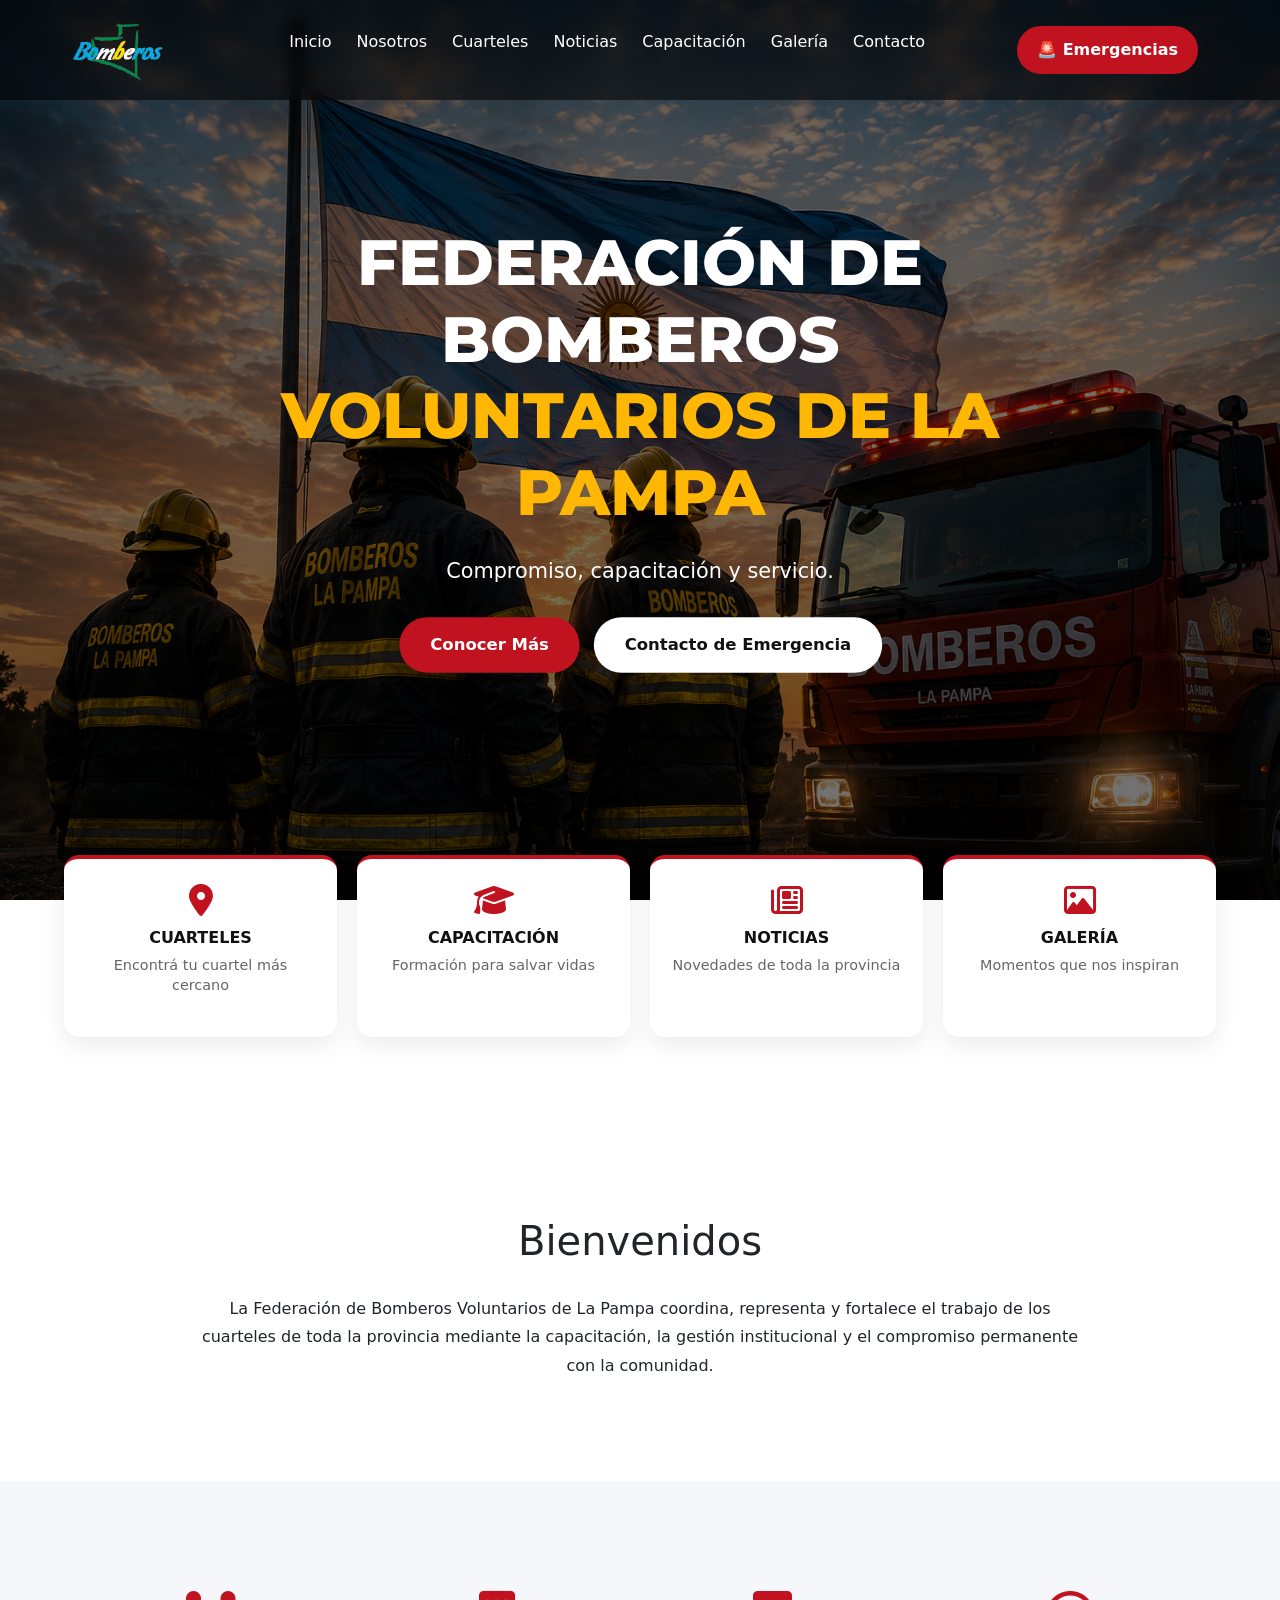
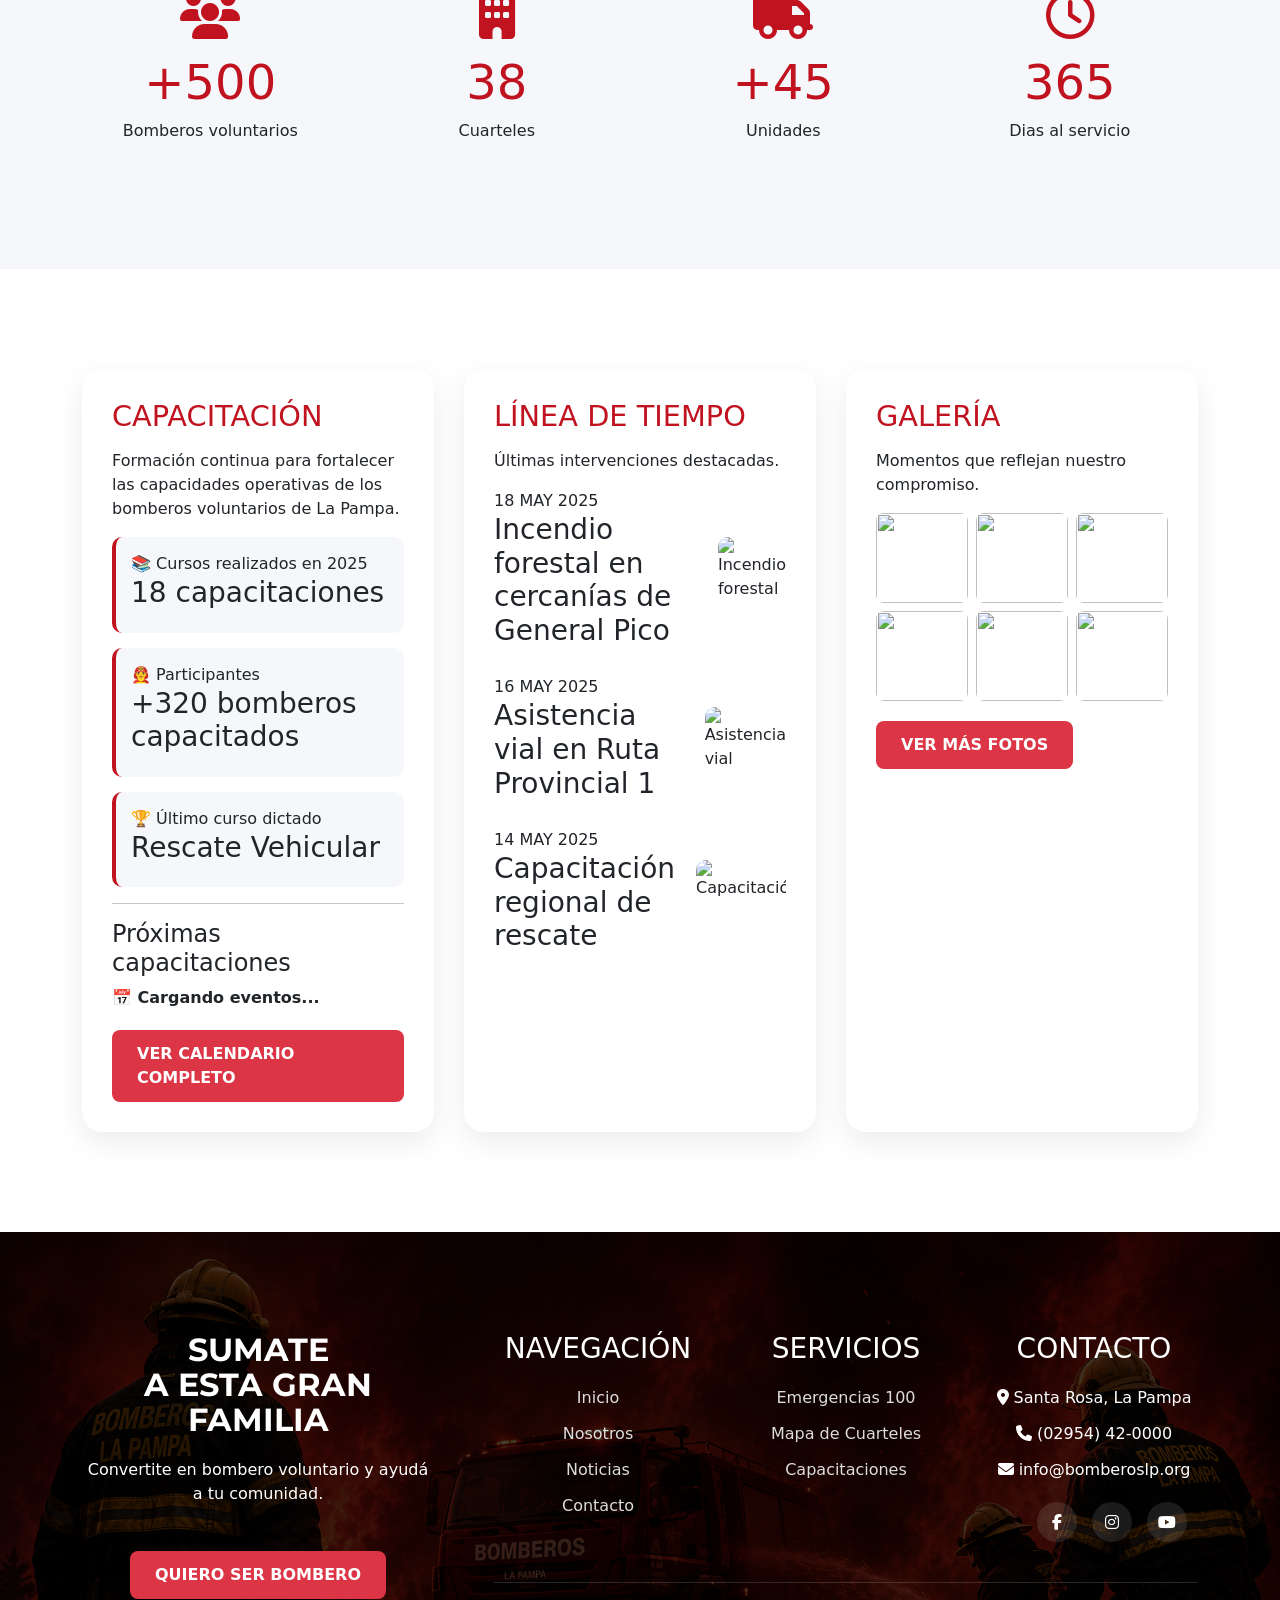
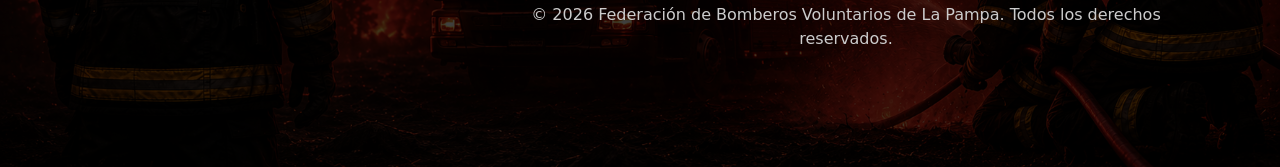
==== index.html @ a5408ed2 "Nueva Carpeta" ====
<!DOCTYPE html>
<html lang="es">
    <head>
        <meta charset="UTF-8">
        <meta name="viewport" content="width=device-width, initial-scale=1.0">

        <title>Federación de Bomberos Voluntarios de La Pampa</title>

        <link rel="stylesheet" href="css/style.css">
        <link rel="stylesheet" href="css/pages/cuarteles.css">
        <link rel="stylesheet" href="css/pages/capacitacion-home.css">
        <link rel="stylesheet" href="css/pages/responsive.css">

        <link href="https://fonts.googleapis.com/css2?family=Montserrat:wght@400;600;700;800&family=Poppins:wght@300;400;500;600&display=swap" rel="stylesheet">

        <link href="https://cdn.jsdelivr.net/npm/bootstrap@5.3.7/dist/css/bootstrap.min.css" rel="stylesheet">
        <link rel="stylesheet" href="https://cdnjs.cloudflare.com/ajax/libs/font-awesome/6.7.2/css/all.min.css">
    </head>
    <body>
        <div id="navbar-container"></div>

        <section class="hero">
            <div class="overlay"></div>
            <div class="hero-content">
                <h1>
                    FEDERACIÓN DE BOMBEROS
                    <span>VOLUNTARIOS DE LA PAMPA</span>
                </h1>

                <p>Compromiso, capacitación y servicio.</p>

                <div class="hero-botones">
                    <a href="nosotros.html" class="btn-principal">Conocer Más</a>
                    <a href="#" class="btn-secundario">Contacto de Emergencia</a>
                </div>
            </div>
        </section>

        <section class="accesos-rapidos">
            <div class="acceso-item">
                <a href="pages/cuarteles.html">
                    <i class="fa-solid fa-location-dot"></i>
                    <h3>CUARTELES</h3>
                    <p>Encontrá tu cuartel más cercano</p>
                </a>
            </div>

            <div class="acceso-item">
                <a href="pages/capacitacion.html">
                    <i class="fa-solid fa-graduation-cap"></i>
                    <h3>CAPACITACIÓN</h3>
                    <p>Formación para salvar vidas</p>
                </a>
            </div>

            <div class="acceso-item">
                <a href="noticias.html">
                    <i class="fa-regular fa-newspaper"></i>
                    <h3>NOTICIAS</h3>
                    <p>Novedades de toda la provincia</p>
                </a>
            </div>

            <div class="acceso-item">
                <a href="galeria.html">
                    <i class="fa-regular fa-image"></i>
                    <h3>GALERÍA</h3>
                    <p>Momentos que nos inspiran</p>
                </a>
            </div>
        </section>


        <section class="institucional">
            <div class="container">
                <h2>Bienvenidos</h2>
                <p>
                    La Federación de Bomberos Voluntarios de La Pampa
                    coordina, representa y fortalece el trabajo de los
                    cuarteles de toda la provincia mediante la capacitación,
                    la gestión institucional y el compromiso permanente
                    con la comunidad.
                </p>
            </div>
        </section>

        <section class="estadisticas">
            <div class="container stats-grid">
                <div class="stat">
                    <i class="fa-solid fa-users"></i>
                    <h3>+500</h3>
                    <p>Bomberos voluntarios</p>
                </div>

                <div class="stat">
                    <i class="fa-solid fa-building"></i>
                    <h3>38</h3>
                    <p>Cuarteles</p>
                </div>

                <div class="stat">
                    <i class="fa-solid fa-truck"></i>
                    <h3>+45</h3>
                    <p>Unidades</p>
                </div>

                <div class="stat">
                    <i class="fa-regular fa-clock"></i>
                    <h3>365</h3>
                    <p>Dias al servicio</p>
                </div>
            </div>
        </section>

        <!-- INFORMACION -->
        <section class="informacion">
            <div class="container">
                <div class="info-grid">
                    <!-- CAPACITACION -->
                    <div class="info-box">
                        <h2>CAPACITACIÓN</h2>
                        <p>
                            Formación continua para fortalecer las capacidades
                            operativas de los bomberos voluntarios de La Pampa.
                        </p>

                        <div class="capacitacion-home">
                            <div class="cap-item">
                                <span>📚 Cursos realizados en 2025</span>
                                <h3>18 capacitaciones</h3>
                            </div>

                            <div class="cap-item">
                                <span>👨‍🚒 Participantes</span>
                                <h3>+320 bomberos capacitados</h3>
                            </div>

                            <div class="cap-item">
                                <span>🏆 Último curso dictado</span>
                                <h3>Rescate Vehicular</h3>
                            </div>
                        </div>
                        <hr>
                        <h4 class="proximas-cap-title">Próximas capacitaciones</h4>

                        <div id="proximas-capacitaciones">
                            <div class="proxima-cap">
                                <strong>📅 Cargando eventos...</strong>
                            </div>
                        </div>
                        <a href="/pages/capacitacion.html" class="btn-rojo">VER CALENDARIO COMPLETO</a>
                    </div>

                    <!-- LINEA DE TIEMPO -->
                    <div class="info-box">
                        <h2>LÍNEA DE TIEMPO</h2>
                        <p>Últimas intervenciones destacadas.</p>

                        <div class="timeline-item">
                            <div class="timeline-texto">
                                <span>18 MAY 2025</span>
                                <h3>Incendio forestal en cercanías de General Pico</h3>
                            </div>
                            <img src="img/timeline/noticia1.jpg" alt="Incendio forestal">
                        </div>

                        <div class="timeline-item">
                            <div class="timeline-texto">
                                <span>16 MAY 2025</span>
                                <h3>Asistencia vial en Ruta Provincial 1</h3>
                            </div>
                            <img src="img/timeline/noticia2.jpg" alt="Asistencia vial">
                        </div>

                        <div class="timeline-item">
                            <div class="timeline-texto">
                                <span>14 MAY 2025</span>
                                <h3>Capacitación regional de rescate</h3>
                            </div>
                            <img src="img/timeline/noticia3.jpg" alt="Capacitación">
                        </div>
                    </div>

                    <!-- GALERIA -->
                    <div class="info-box">
                        <h2>GALERÍA</h2>
                        <p>Momentos que reflejan nuestro compromiso.</p>
                        <div class="galeria-grid">
                            <img src="img/galeria/galeria1.jpg" alt="">
                            <img src="img/galeria/galeria2.jpg" alt="">
                            <img src="img/galeria/galeria3.jpg" alt="">
                            <img src="img/galeria/galeria4.jpg" alt="">
                            <img src="img/galeria/galeria5.jpg" alt="">
                            <img src="img/galeria/galeria6.jpg" alt="">
                        </div>
                        <a href="galeria.html" class="btn-rojo">VER MÁS FOTOS</a>
                    </div>
                </div>
            </div>
        </section>

        <div id="footer-container"></div>

        <!-- Bootstrap -->
        <script src="https://cdn.jsdelivr.net/npm/bootstrap@5.3.7/dist/js/bootstrap.bundle.min.js"></script>
        <!-- APP -->
        <script src="js/app.js"></script>
        <!-- CAPACITACIONES -->
        <script src="js/capacitaciones-home.js"></script>
        <!-- LEAFLET -->
        <script src="https://unpkg.com/leaflet/dist/leaflet.js"></script>
        <!-- MINI MAPA -->
        <script src="js/mini-mapa.js"></script>
    </body>
</html>
---- css/style.css ----
*{
    margin:0;
    padding:0;
    box-sizing:border-box;
}

html{
    scroll-behavior:smooth;
}

body{
    font-family:'Poppins',sans-serif;
    color:#222;
}

.container{
    width:90%;
    max-width:1300px;
    margin:auto;
}

.header{
    position:fixed;
    top:0;
    width:100%;
    z-index:1000;
    background:rgba(0,0,0,.55);
    backdrop-filter:blur(8px);
}

.nav{
    display:flex;
    justify-content:space-between;
    align-items:center;
    padding:15px 0;
}

.logo img{
    height:70px;
}

.menu{
    display:flex;
    gap:25px;
    list-style:none;
}

.menu a{
    color:#fff;
    text-decoration:none;
    font-weight:500;
    position:relative;
    transition:all .3s ease;
}

.menu a:hover{
    color:#c1121f;
}

.menu a::after{
    content:'';
    position:absolute;
    left:0;
    bottom:-5px;
    width:0;
    height:2px;
    background:#c1121f;
    transition:.3s ease;
}

.menu a:hover::after{
    width:100%;
}


.btn-emergencia{
    background:#c1121f;
    color:#fff;
    padding:12px 20px;
    border-radius:50px;
    text-decoration:none;
    font-weight:600;
}

.hero{
    min-height:100vh;
    background:url('../img/portada.png');
    background-size:cover;
    background-position:center;
    position:relative;
    display:flex;
    align-items:center;
    justify-content:center;
}

.overlay{
    position:absolute;
    inset:0;
    background:rgba(0,0,0,.55);
}

.hero-content{
    position:relative;
    z-index:10;
    text-align:center;
    color:white;
    max-width:900px;
}

.hero h1{
    font-family:'Montserrat',sans-serif;
    font-size:clamp(2rem,5vw,4rem);
    font-weight:800;
}

.hero span{
    display:block;
    color:#ffb703;
}

.hero p{
    margin-top:25px;
    font-size:clamp(.95rem,2vw,1.3rem);
}

.hero-botones{
    margin-top:35px;
    display:flex;
    justify-content:center;
    gap:20px;
}

.btn-principal{
    background:#c1121f;
    color:#fff;
    padding:15px 30px;
    border-radius:50px;
    text-decoration:none;
    font-weight:600;

    transition:all .3s ease;
}

.btn-principal:hover{
    transform:translateY(-4px);
    background:#a50f19;
    box-shadow:0 10px 25px rgba(193,18,31,.35);
}

.btn-principal,
.btn-secundario{
    text-decoration:none;
    padding:15px 30px;
    border-radius:50px;
    font-weight:600;
    transform:translateY(-4px) scale(1.03);
}

.btn-principal{
    background:#c1121f;
    color:white;
}

.btn-secundario{
    background:#fff;
    color:#111;
    padding:15px 30px;
    border-radius:50px;
    text-decoration:none;
    font-weight:600;

    transition:all .3s ease;
}

.btn-secundario:hover{
    transform:translateY(-4px);
    background:#f5f5f5;
    box-shadow:0 10px 25px rgba(255,255,255,.25);
}

.institucional,
.destacados{
    padding:100px 0;
}

.institucional h2,
.destacados h2{
    text-align:center;
    margin-bottom:30px;
    font-size:2.5rem;
}

.institucional p{
    max-width:900px;
    margin:auto;
    text-align:center;
    line-height:1.8;
}

.estadisticas{
    background:#f5f7fa;
    padding:80px 0;
}

.stats-grid{
    display:grid;
    grid-template-columns:repeat(4,1fr);
    gap:30px;
}

.stat{
    text-align:center;
    padding:30px 20px;
    border-radius:15px;
    transition:all .3s ease;
    position:relative;
    overflow:hidden;
}

.stat i{
    font-size: 3rem;
    color: #c1121f;
    margin-bottom: 15px;
    display: block;
}

.stat::after{
    content:'';
    position:absolute;
    bottom:0;
    left:50%;
    width:0;
    height:4px;
    background:#c1121f;

    transition:.3s ease;
    transform:translateX(-50%);
}

.stat:hover{
    transform:translateY(-8px);
    background:#fff;
    box-shadow:0 15px 30px rgba(0,0,0,.10);
}

.stat:hover::after{
    width:80%;
}

.stat h3{
    color:#c1121f;
    font-size:3rem;
    transition:all .3s ease;
}

.stat:hover h3{
    transform:scale(1.1);
}

.cards{
    display:grid;
    grid-template-columns:repeat(3,1fr);
    gap:30px;
}

.card{
    background:white;
    padding:30px;
    border-radius:15px;
    box-shadow:0 5px 20px rgba(0,0,0,.08);
}

.emergencia{
    background:#c1121f;
    color:white;
    text-align:center;
    padding:80px 0;
}

.emergencia h3{
    font-size:5rem;
    margin:15px 0;
}

.footer{
    position:relative;
    background:url('../img/pie.png');
    background-size:cover;
    background-position:center;
    color:white;
}

.footer-overlay{
    position:absolute;
    inset:0;
    background:rgba(0,0,0,.75);
}

.footer-content{
    position:relative;
    z-index:10;
    text-align:center;
    padding:100px 20px;
}

.footer-grid{
    display:grid;
    grid-template-columns:1fr 2fr;
    gap:60px;
}

.footer-cta-box h2{
    font-size:2rem;
    line-height:1.1;
    margin-bottom:20px;
    font-family:'Montserrat',sans-serif;
    font-weight: 700;
}

.footer-cta-box p{
    margin-bottom:25px;
}

.footer-inferior{
    display:grid;
    grid-template-columns:repeat(3,1fr);
    gap:40px;
}

.footer-links h3{
    margin-bottom:20px;
    color:#fff;
}

.footer-links ul{
    list-style:none;
    padding:0;
}

.footer-links li{
    margin-bottom:12px;
}

.footer-links a{
    color:#ddd;
    text-decoration:none;
    transition:.3s;
}

.footer-links a:hover{
    color:#c1121f;
}

.footer-redes{
    margin-top:20px;
    display:flex;
    gap:15px;
    margin-left: 47px;
}

.footer-redes a i{
    color:#fff;
    transition:.3s;
}

.footer-redes a{
    width:40px;
    height:40px;
    border-radius:50%;
    background:rgba(255,255,255,.10);
    display:flex;
    align-items:center;
    justify-content:center;
    color:#fff;
    transition:.3s;
}

.footer-redes a:hover{
    background:#c1121f;
    transform:translateY(-3px);
}

.footer-linea{
    height:1px;
    background:rgba(255,255,255,.15);
    margin:40px 0 20px;
}

.footer-copy{
    text-align:center;
    color:#ccc;
}
/* ACCESOS RAPIDOS */

.accesos-rapidos{
    width:90%;
    max-width:1200px;
    margin:-60px auto 80px;
    position:relative;
    z-index:20;
    margin-top: -45px;
    display:grid;
    grid-template-columns:repeat(4,1fr);
    gap:20px;
}

.acceso-item{
    background:#fff;
    border-radius:15px;
    padding:25px 20px;

    text-align:center;

    border-top:4px solid #c1121f;

    box-shadow:0 8px 25px rgba(0,0,0,.08);

    transition:.3s;
}

.acceso-item:hover{
    transform:translateY(-5px);
    box-shadow:0 15px 35px rgba(0,0,0,.15);
}

.acceso-item i{
    font-size:2rem;
    color:#c1121f;
    margin-bottom:12px;
}

.acceso-item h3{
    font-size:1rem;
    font-weight:700;
    color:#111;
    margin-bottom:8px;
}

.acceso-item p{
    font-size:.9rem;
    color:#666;
    line-height:1.4;
}

.acceso-item a{
    text-decoration:none;
    color:inherit;
}


.informacion{
    padding:100px 0;
    background:#fff;
}

.info-grid{
    display:grid;
    grid-template-columns:repeat(3,1fr);
    gap:30px;
}

.info-box{
    background:#fff;
    border-radius:20px;
    padding:30px;

    box-shadow:0 10px 30px rgba(0,0,0,.08);

    transition:.3s;
}

.info-box:hover{
    transform:translateY(-5px);
}

.info-box h2{
    font-size:1.8rem;
    color:#c1121f;
    margin-bottom:15px;
}

.cap-item{
    background:#f5f7fa;
    border-left:4px solid #c1121f;

    padding:15px;
    margin-bottom:15px;
    border-radius:10px;
}

.timeline-item{
    display:flex;
    gap:15px;
    margin-bottom:20px;
    align-items:center;
}

.timeline-item img{
    width:90px;
    height:70px;
    object-fit:cover;
    border-radius:10px;
}

.galeria-grid{
    display:grid;
    grid-template-columns:repeat(3,1fr);
    gap:8px;
}

.galeria-grid img{
    width:100%;
    height:90px;
    object-fit:cover;
    border-radius:8px;

    transition:.3s;
}

.galeria-grid img:hover{
    transform:scale(1.05);
}

.btn-rojo{
    display:inline-block;
    margin-top:20px;
    background:#c1121f;
    color:#fff;
    padding:12px 20px;
    border-radius:50px;
    text-decoration:none;
    font-weight:600;
    transition:.3s;
}

.btn-rojo:hover{
    background:#a50f19;
    transform:translateY(-3px);
    box-shadow:0 10px 20px rgba(193,18,31,.30);
}
---- css/pages/cuarteles.css ----
*{
    margin:0;
    padding:0;
    box-sizing:border-box;
}

html{
    scroll-behavior:smooth;
}

body{
    font-family:'Poppins',sans-serif;
    color:#222;
    background:#f5f5f5;
}

.container{
    width:90%;
    max-width:1300px;
    margin:auto;
}

/* MAPA CUARTELES */

.mapa-cuarteles{
    padding: 100px 0;
    background-color: #f5f5f5;
}

/* TITULO */
.titulo-seccion{
    text-align: center;
    margin-bottom: 50px;
}

.titulo-seccion h2{
    font-size: 42px;
    font-weight: 900;
    color: #111;
    margin-bottom: 15px;
}

.titulo-seccion p{
    max-width: 700px;
    margin: auto;
    color: #666;
    line-height: 1.8;
}

/* MAPA */
#mapa{
    width: 100%;
    height: 650px;
    border-radius: 15px;
    overflow: hidden;
    box-shadow: 0 10px 30px rgba(0,0,0,.12);
}

/* POPUP MAPA */

.popup-cuartel h3{
    font-size: 18px;
    font-weight: 700;
    margin-bottom: 10px;
    color: #111;
}

.popup-cuartel p{
    margin-bottom: 8px;
    color: #555;
    font-size: 14px;
}

/* BOTON */
.btn-mapa{
    display: inline-block;
    margin-top: 10px;
    background-color: var(--rojo);
    color: #fff;
    text-decoration: none;
    padding: 10px 15px;
    border-radius: 6px;
    font-size: 14px;
    font-weight: 600;
    transition: .3s;
}

.btn-mapa:hover{
    background-color: var(--rojo-hover);
    color: #fff;
}

/* BUSCADOR */

.buscador-cuarteles{
    max-width: 500px;
    margin: 0 auto 40px;
    margin-top: 20px;
}

.buscador-cuarteles input{
    width: 100%;
    padding: 15px 20px;
    border: 1px solid #ddd;
    border-radius: 10px;
    font-size: 16px;
}

/* ESTADISTICAS */

.estadisticas-cuarteles{
    margin-top: 50px;
}

.stat-box{
    background: #fff;
    padding: 30px;
    border-radius: 12px;
    box-shadow: 0 5px 20px rgba(0,0,0,.08);
    height: 100%;
    color:#c1121f;
}

.stat-box i{
    font-size: 40px;
    color: var(--rojo);
    margin-bottom: 15px;
    color:#c1121f;
}

.stat-box h3{
    font-size: 36px;
    font-weight: 900;
    margin-bottom: 10px;
    color:#000000;
}

.stat-box p{
    color: #c1121f;
    margin: 0;
}

/* LISTADO */

.listado-cuarteles{
    padding-top: 80px;
}

.leyenda-zonas{
    display:flex;
    justify-content:center;
    gap:15px;
    flex-wrap:wrap;
    margin-top:25px;
}

.leyenda-zonas span{
    padding:8px 15px;
    border-radius:20px;
    color:#fff;
    font-weight:600;
}

.zona1{ background:#0d6efd; }
.zona2{ background:#198754; }
.zona3{ background:#fd7e14; }
.zona4{ background:#dc3545; }
.zona5{ background:#6f42c1; }
.zona6{ background:#ffc107; color:#111; }

.filtro-zona{
    cursor:pointer;
    transition:.3s;
}

.filtro-zona:hover{
    transform:translateY(-3px);
}

.todas-zonas{
    background:#111;
    color:#fff;
}

.detalle-cuartel{
    margin-top:30px;
    background:#fff;
    padding:30px;
    border-radius:15px;
    box-shadow:0 5px 20px rgba(0,0,0,.08);
}

.detalle-cuartel h3{
    font-size:28px;
    font-weight:700;
    margin-bottom:15px;
}

.detalle-cuartel p{
    color:#666;
    margin-bottom:10px;
}

.detalle-destacado{
    background:#fff;
    border-left:6px solid #dc3545;
    padding:20px;
    border-radius:12px;
    box-shadow:0 4px 15px rgba(0,0,0,.15);
    margin-top:20px;
}

.detalle-destacado h3{
    color:#dc3545;
    margin-bottom:15px;
}

.detalle-destacado h4{
    font-weight:700;
    margin-bottom:10px;
}

.cuartel-card {
    perspective: 1000px;
    height: 220px;
}

.cuartel-inner {
    position: relative;
    width: 100%;
    height: 100%;
    transition: transform 0.7s cubic-bezier(0.4, 0.2, 0.2, 1);
    transform-style: preserve-3d;
}


/* TARJETA NEGRA BASE */
.cuartel-front{
    background: #111;
    color: #fff;
    border-radius: 12px;
    border: 2px solid #222;
}

.cuartel-back{
    background: #111;
    border-radius: 12px;
    color: #fff;
}

/* ICONO */
.cuartel-front i{
    font-size: 32px;
    margin-bottom: 10px;
    color: var(--zona-color);
}

/* TITULO */
.cuartel-front h3{
    font-size: 16px;
    text-align: center;
}

/* ZONA TEXTO */
.cuartel-front p{
    color: var(--zona-color);
    font-weight: 600;
}

/* ACTIVA EL GIRO */
.cuartel-card:hover .cuartel-inner {
    transform: rotateY(180deg);
}

.cuartel-card.active .cuartel-inner {
    transform: rotateY(180deg);
}

/* FRENTE Y DORSO */
.cuartel-front,
.cuartel-back {
    position: absolute;
    width: 100%;
    height: 100%;
    backface-visibility: hidden;
    border-radius: 12px;
    box-shadow: 0 5px 15px rgba(0,0,0,0.1);
    padding: 20px;
    display: flex;
    flex-direction: column;
    justify-content: center;
    align-items: center;
}

/* BACK */
.cuartel-back{
    background: var(--zona-color);
    color: #fff;
    transform: rotateY(180deg);
    text-align: center;
}

/* para que el texto no pierda contraste */
.cuartel-back p,
.cuartel-back h4{
    color: #fff;
}

.cuartel-back p {
    margin: 5px 0;
    font-size: 0.9rem;
}

.btn-mapa{
    margin-top: 10px;
    display: inline-block;
    padding: 8px 12px;
    background: #fff;
    color: var(--zona-color);
    border-radius: 6px;
    text-decoration: none;
    font-weight: 600;
    transition: .3s;

    border: 2px solid transparent;
}

/* HOVER */
.btn-mapa:hover{
    border: 2px solid #000;
    transform: translateY(-2px);
}
---- css/pages/capacitacion-home.css ----
/* HERO INTERNO */
.hero-interno {
    position: relative;
    height: 60vh;
    display: flex;
    align-items: center;
    justify-content: center;
    background: url('/img/portada.png') center/cover no-repeat;
    color: #fff;
}

.hero-interno .overlay {
    position: absolute;
    inset: 0;
    background: rgba(0,0,0,0.55);
}

.hero-interno-content {
    position: relative;
    text-align: center;
    max-width: 800px;
}

.hero-interno-content h1 {
    font-size: 3rem;
    font-weight: 700;
    margin-bottom: 15px;
}

.hero-interno-content p {
    font-size: 1.2rem;
    opacity: 0.9;
}

/* INTRO ESCUELA */
.escuela-intro {
    padding: 80px 0;
    background: #f8f9fa;
}

.escuela-intro .container > div {
    display: flex;
    flex-wrap: wrap;
    align-items: center;
    gap: 40px;
}

.logo-escuela {
    width: 180px;
    display: block;
    margin-bottom: 30px;
}

.escuela-intro h2 {
    font-size: 2rem;
    margin-bottom: 15px;
    font-weight: 700;
}

.escuela-intro p {
    color: #555;
    line-height: 1.6;
    margin-bottom: 15px;
}

/* BOTÓN ROJO GENERAL */
.btn-rojo {
    display: inline-block;
    padding: 12px 25px;
    background: #dc3545;
    color: #fff;
    border-radius: 8px;
    text-decoration: none;
    font-weight: 600;
    transition: 0.3s;
}

.btn-rojo:hover {
    background: #b02a37;
    transform: translateY(-2px);
}

/* CALENDARIO */
.agenda-capacitacion {
    padding: 80px 0;
    background: #fff;
}

.calendario-container {
    margin-top: 30px;
    border-radius: 12px;
    overflow: hidden;
    box-shadow: 0 5px 20px rgba(0,0,0,0.1);
}

.calendario-container iframe {
    width: 100%;
    height: 600px;
    border: none;
}

/* TÍTULOS DE SECCIÓN */
.titulo-seccion {
    text-align: center;
    margin-bottom: 40px;
}

.titulo-seccion h2 {
    font-size: 2.2rem;
    font-weight: 800;
}

.titulo-seccion p {
    color: #666;
}

/* ÁREAS DE FORMACIÓN */
.areas-formacion {
    padding: 80px 0;
    background: #f8f9fa;
}

.area-card {
    background: #fff;
    border-radius: 12px;
    padding: 30px;
    text-align: center;
    transition: 0.3s;
    box-shadow: 0 5px 15px rgba(0,0,0,0.05);
    height: 100%;
}

.area-card i {
    font-size: 2.5rem;
    color: #dc3545;
    margin-bottom: 15px;
}

.area-card h3 {
    font-size: 1.2rem;
    font-weight: 700;
}

.area-card:hover {
    transform: translateY(-5px);
    box-shadow: 0 10px 25px rgba(0,0,0,0.1);
}

/* RESPONSIVE */
@media (max-width: 768px) {

    .hero-interno-content h1 {
        font-size: 2rem;
    }

    .escuela-intro .container > div {
        flex-direction: column;
        text-align: center;
    }

    .calendario-container iframe {
        height: 400px;
    }
}
---- css/pages/responsive.css ----
/* DESKTOP GRANDE */

@media (min-width:1600px){
    .container{
        max-width:1400px;
    }

    .footer-grid{
    display:grid;
    gap:60px;
    align-items:start;
}

    .footer-inferior{
        display:grid;
        gap:40px;
    }

}

/* NOTEBOOKS */

@media (max-width:1200px){

    .container{
        width:95%;
    }

    .hero h1{
        font-size:3.2rem;
    }

    .hero p{
        font-size:1.1rem;
    }

    .cards{
        grid-template-columns:repeat(2,1fr);
    }

    .info-grid{
        grid-template-columns:repeat(2,1fr);
    }

}


/* TABLETS */

@media (max-width:992px){

    .container{
        width:95%;
    }

    /* HEADER */

    .menu{
        gap:15px;
    }

    .btn-emergencia{
        display:none;
    }

    /* HERO */

    .hero{
        min-height:100vh;
        padding:120px 20px 80px;
    }

    .hero h1{
        font-size:2.8rem;
    }

    .hero p{
        font-size:1.05rem;
    }

    /* ESTADISTICAS */

    .stats-grid{
        grid-template-columns:repeat(2,1fr);
    }

    /* CARDS */

    .cards{
        grid-template-columns:1fr;
    }

    /* ACCESOS */

    .accesos-rapidos{
        grid-template-columns:repeat(2,1fr);
    }

    /* INFORMACION */

    .hero h1 {
        font-size: 1.8rem;
    }

    /* FOOTER */

    .footer-grid{
        grid-template-columns:1fr;
        text-align:center;
    }

    .footer-inferior{
        grid-template-columns:repeat(2,1fr);
    }

    .footer-redes{
        justify-content:center;
    }

}


/* MOVILES GRANDES */

@media (max-width:768px){

    /* LOGO */

    .logo img{
        height:55px;
    }

    /* HERO */

    .hero{
        min-height:100vh;
        padding:110px 20px 70px;
    }

    .hero h1{
        font-size:2.2rem;
    }

    .hero p{
        font-size:1rem;
    }

    .hero-botones{
        flex-direction:column;
        align-items:center;
        gap:15px;
    }

    .btn-principal,
    .btn-secundario{
        width:100%;
        max-width:320px;
        text-align:center;
    }

    /* ESTADISTICAS */

    .stats-grid{
        grid-template-columns:1fr;
    }

    .stat h3{
        font-size:2.5rem;
    }

    /* ACCESOS */

    .accesos-rapidos{
        grid-template-columns:1fr;
        margin-top:-25px;
    }

    .info-grid{
        grid-template-columns:1fr;
    }

    /* FOOTER */

    .footer-inferior{
        grid-template-columns:1fr;
        gap:30px;
    }

    .footer-cta-box h2{
        font-size:2rem;
    }

    .footer-redes{
        justify-content:center;
    }

    /* GALERIA */

    .galeria-grid{
        grid-template-columns:repeat(2,1fr);
    }

    /* CUARTELES */

    .mapa-cuarteles{
        padding:70px 0;
    }

    #mapa{
        height:420px;
    }

    .titulo-seccion h2{
        font-size:2rem;
    }

    .detalle-cuartel{
        padding:20px;
    }

    .detalle-cuartel h3{
        font-size:22px;
    }

    .cuartel-card{
        padding:20px;
    }

    .stat-box{
        padding:20px;
    }

    .cuartel-card{
        height: 260px;
    }

    .cuartel-front h3{
        font-size: 1rem;
        line-height: 1.3;
    }

    .cuartel-front,
    .cuartel-back{
        padding: 15px;
    }

}


/* TELEFONOS PEQUEÑOS */

@media (max-width:576px){

    .hero h1{
        font-size:1.8rem;
    }

    .hero p{
        font-size:.95rem;
    }

    .institucional,
    .destacados,
    .estadisticas,
    .informacion{
        padding:60px 0;
    }

    .institucional h2,
    .destacados h2{
        font-size:2rem;
    }

    .emergencia h3{
        font-size:3rem;
    }

    .stat h3{
        font-size:2rem;
    }

    .footer-cta-box h2{
        font-size:1.8rem;
    }

    .galeria-grid{
        grid-template-columns:1fr;
    }

    #mapa{
        height:320px;
    }

    .buscador-cuarteles input{
        padding:12px 15px;
    }

}


/* MENU HAMBURGUESA */

.menu-toggle{
    display:none;
    font-size:2rem;
    color:#fff;
    cursor:pointer;
}

@media (max-width:992px){

    .menu-toggle{
        display:block;
        z-index:2001;
    }

    .nav-menu{
        position:fixed;
        top:0;
        right:-100%;
        width:300px;
        height:100vh;
        background:#111;
        transition:all .35s ease;
        z-index:2000;
        display:flex;
        justify-content:center;
        align-items:center;
    }

    .nav-menu.active{
        right:0;
    }

    .menu{
        display:flex;
        flex-direction:column;
        align-items:center;
        justify-content:center;
        gap:25px;
        width:100%;
    }

    .menu li{
        width:100%;
        text-align:center;
    }

    .menu a{
        display:block;
        padding:10px;
        font-size:1.1rem;
        color:white;
    }

    .btn-emergencia{
        display:none;
    }
}


/* SEGURIDAD RESPONSIVE */

html,
body{
    overflow-x:hidden;
}

img{
    max-width:100%;
    height:auto;
    display:block;
}

iframe,
video{
    max-width:100%;
}
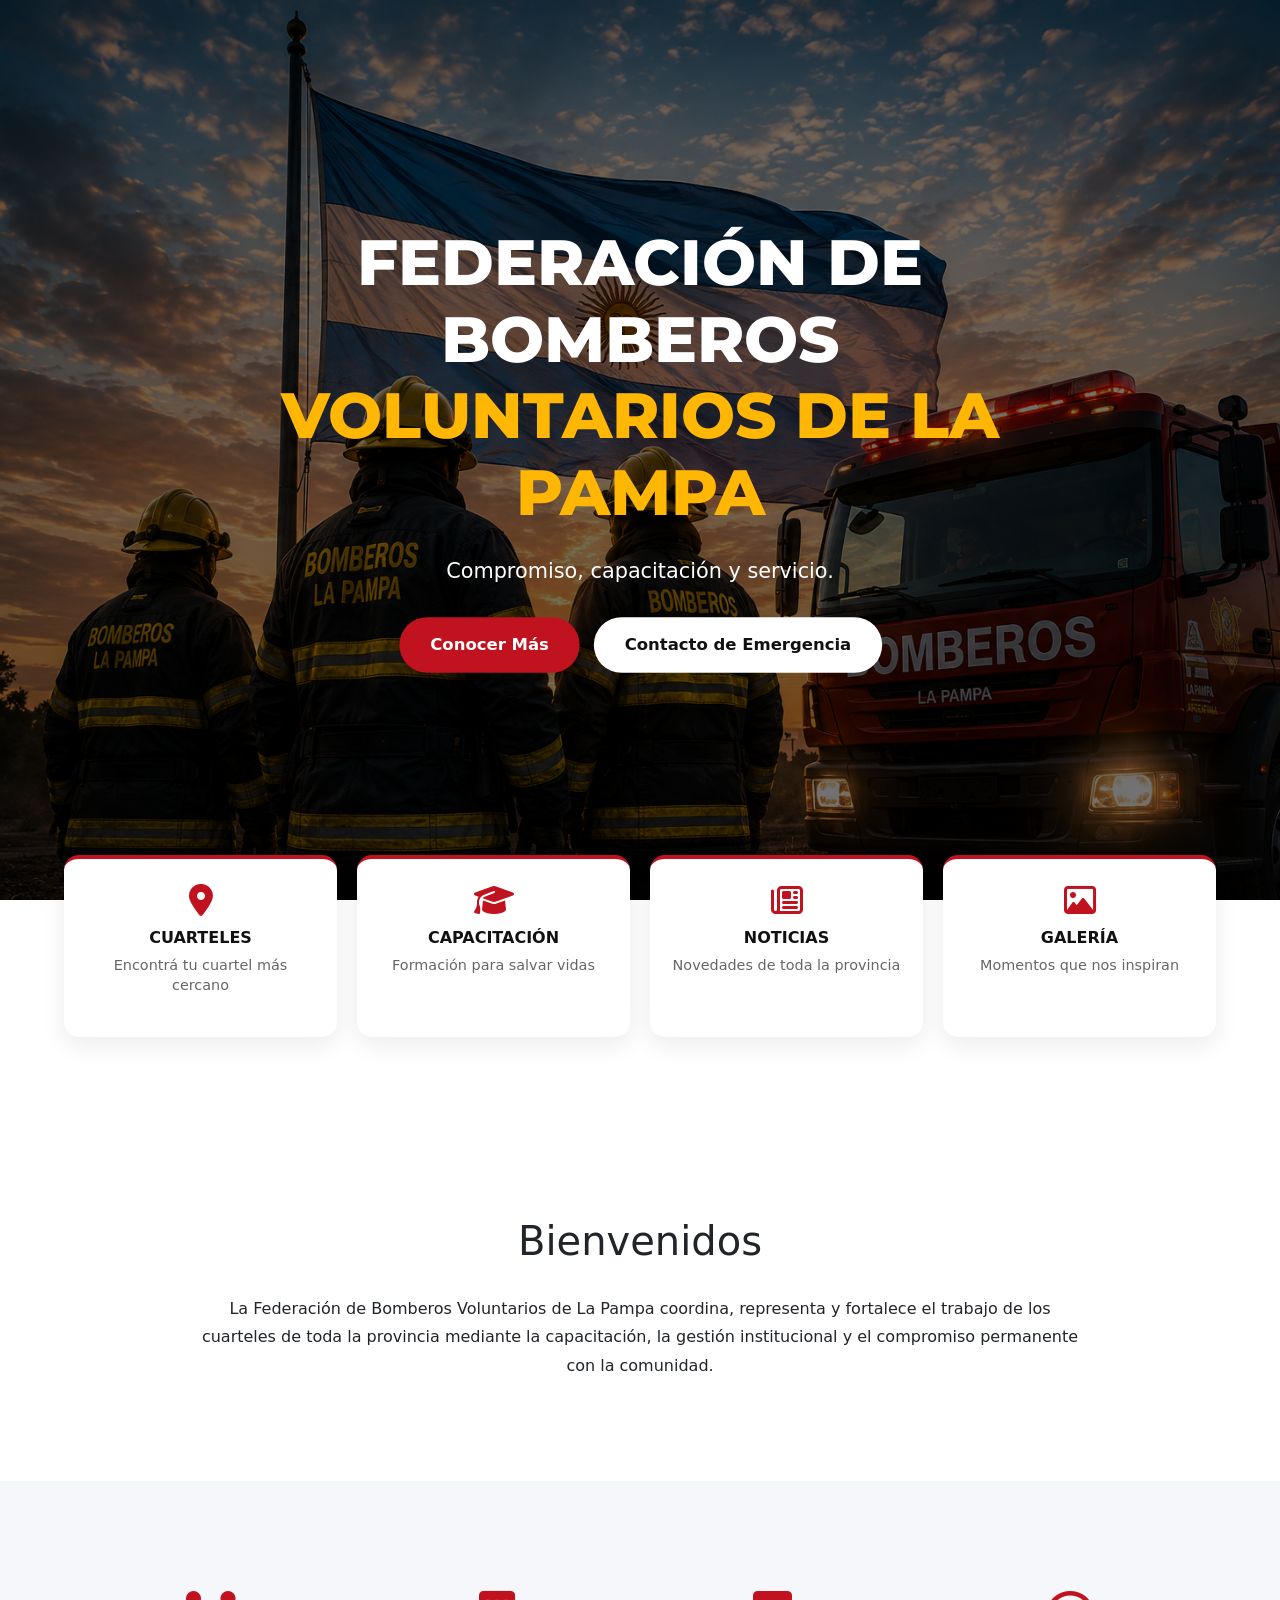
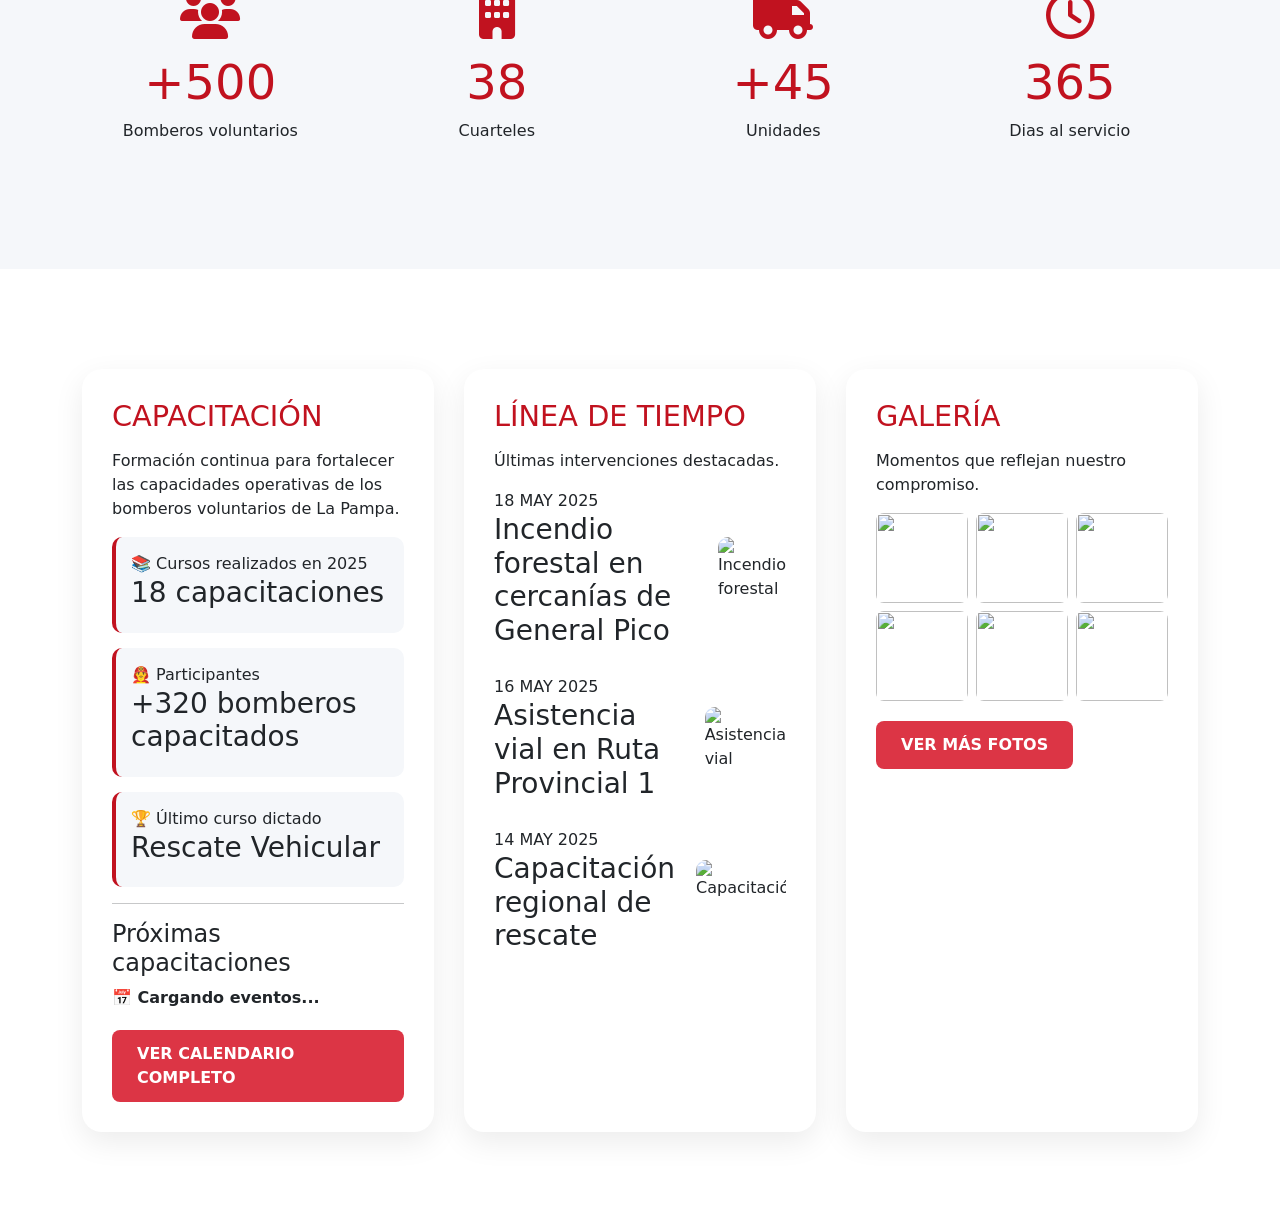
==== commit 3441bd6b: "Agrega etiqueta base para rutas relativas en los archivos HTML" ====
--- a/index.html
+++ b/index.html
@@ -15,6 +15,8 @@
 
         <link href="https://cdn.jsdelivr.net/npm/bootstrap@5.3.7/dist/css/bootstrap.min.css" rel="stylesheet">
         <link rel="stylesheet" href="https://cdnjs.cloudflare.com/ajax/libs/font-awesome/6.7.2/css/all.min.css">
+        
+        <base href="/Nueva-carpeta/">
     </head>
     <body>
         <div id="navbar-container"></div>
--- a/css/pages/capacitacion-home.css
+++ b/css/pages/capacitacion-home.css
@@ -5,7 +5,7 @@
     display: flex;
     align-items: center;
     justify-content: center;
-    background: url('/img/portada.png') center/cover no-repeat;
+    background: url('./img/portada.png') center/cover no-repeat;
     color: #fff;
 }
 
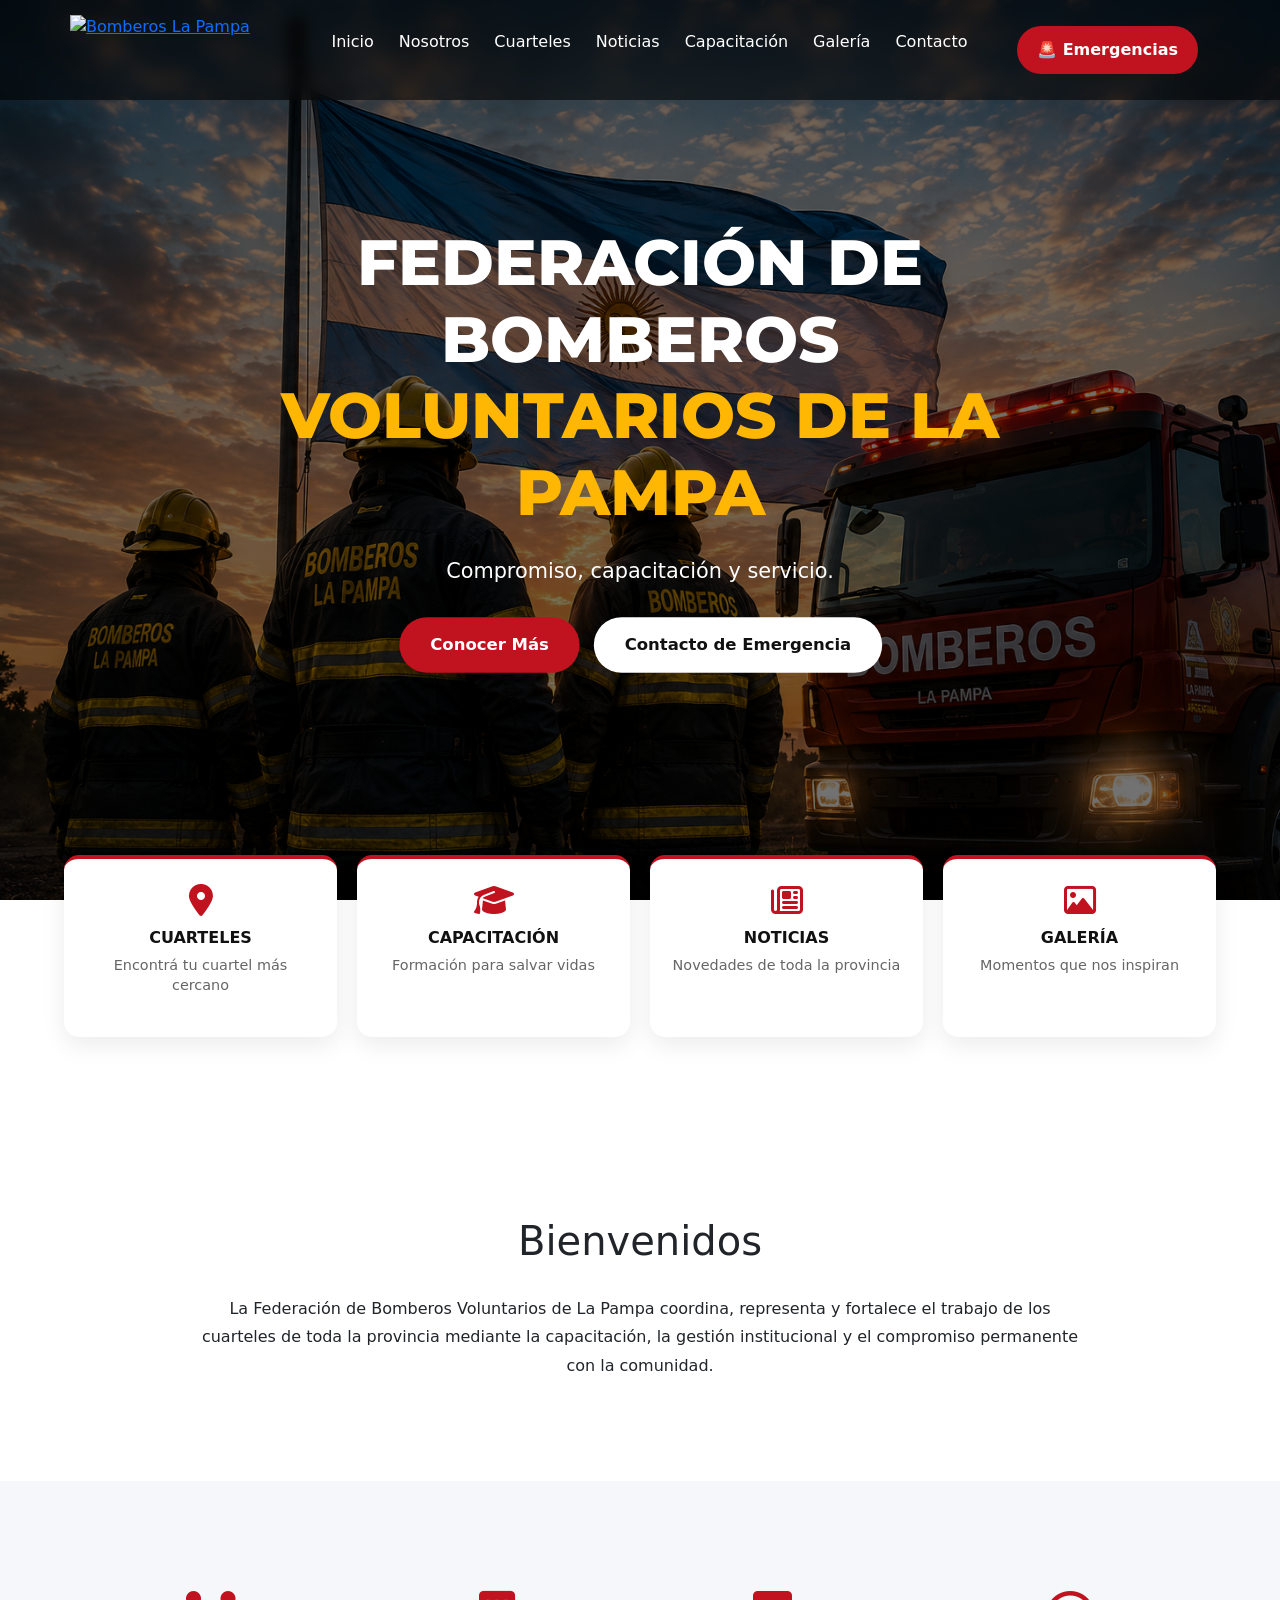
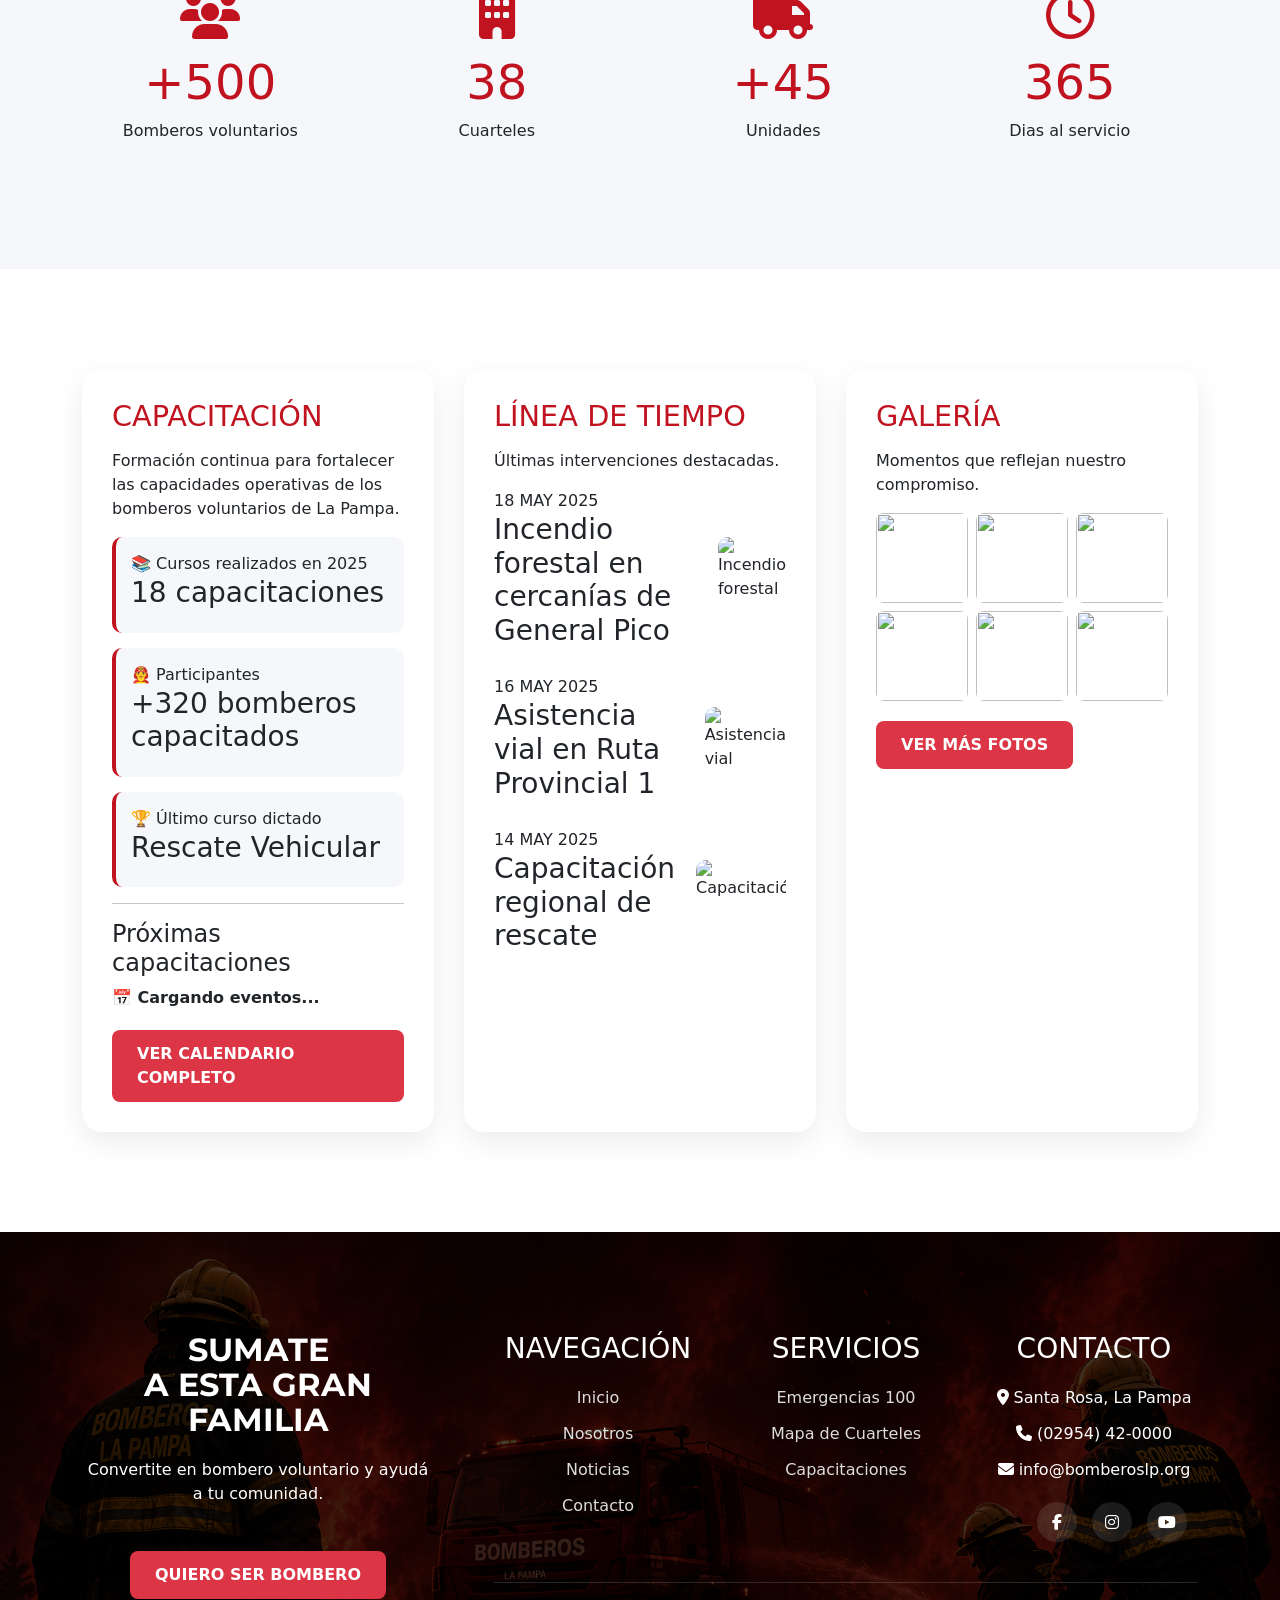
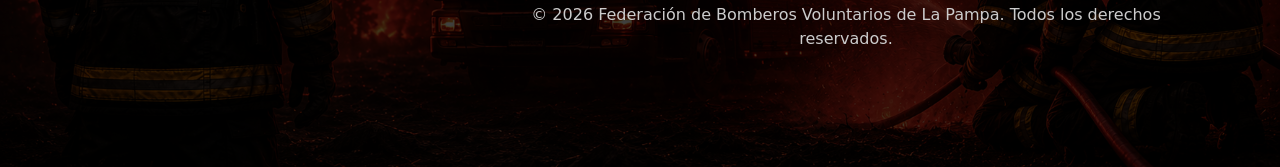
==== commit f4ddb21e: "Actualiza rutas en el footer y navbar para que sean absolutas" ====
--- a/index.html
+++ b/index.html
@@ -15,8 +15,6 @@
 
         <link href="https://cdn.jsdelivr.net/npm/bootstrap@5.3.7/dist/css/bootstrap.min.css" rel="stylesheet">
         <link rel="stylesheet" href="https://cdnjs.cloudflare.com/ajax/libs/font-awesome/6.7.2/css/all.min.css">
-        
-        <base href="/Nueva-carpeta/">
     </head>
     <body>
         <div id="navbar-container"></div>
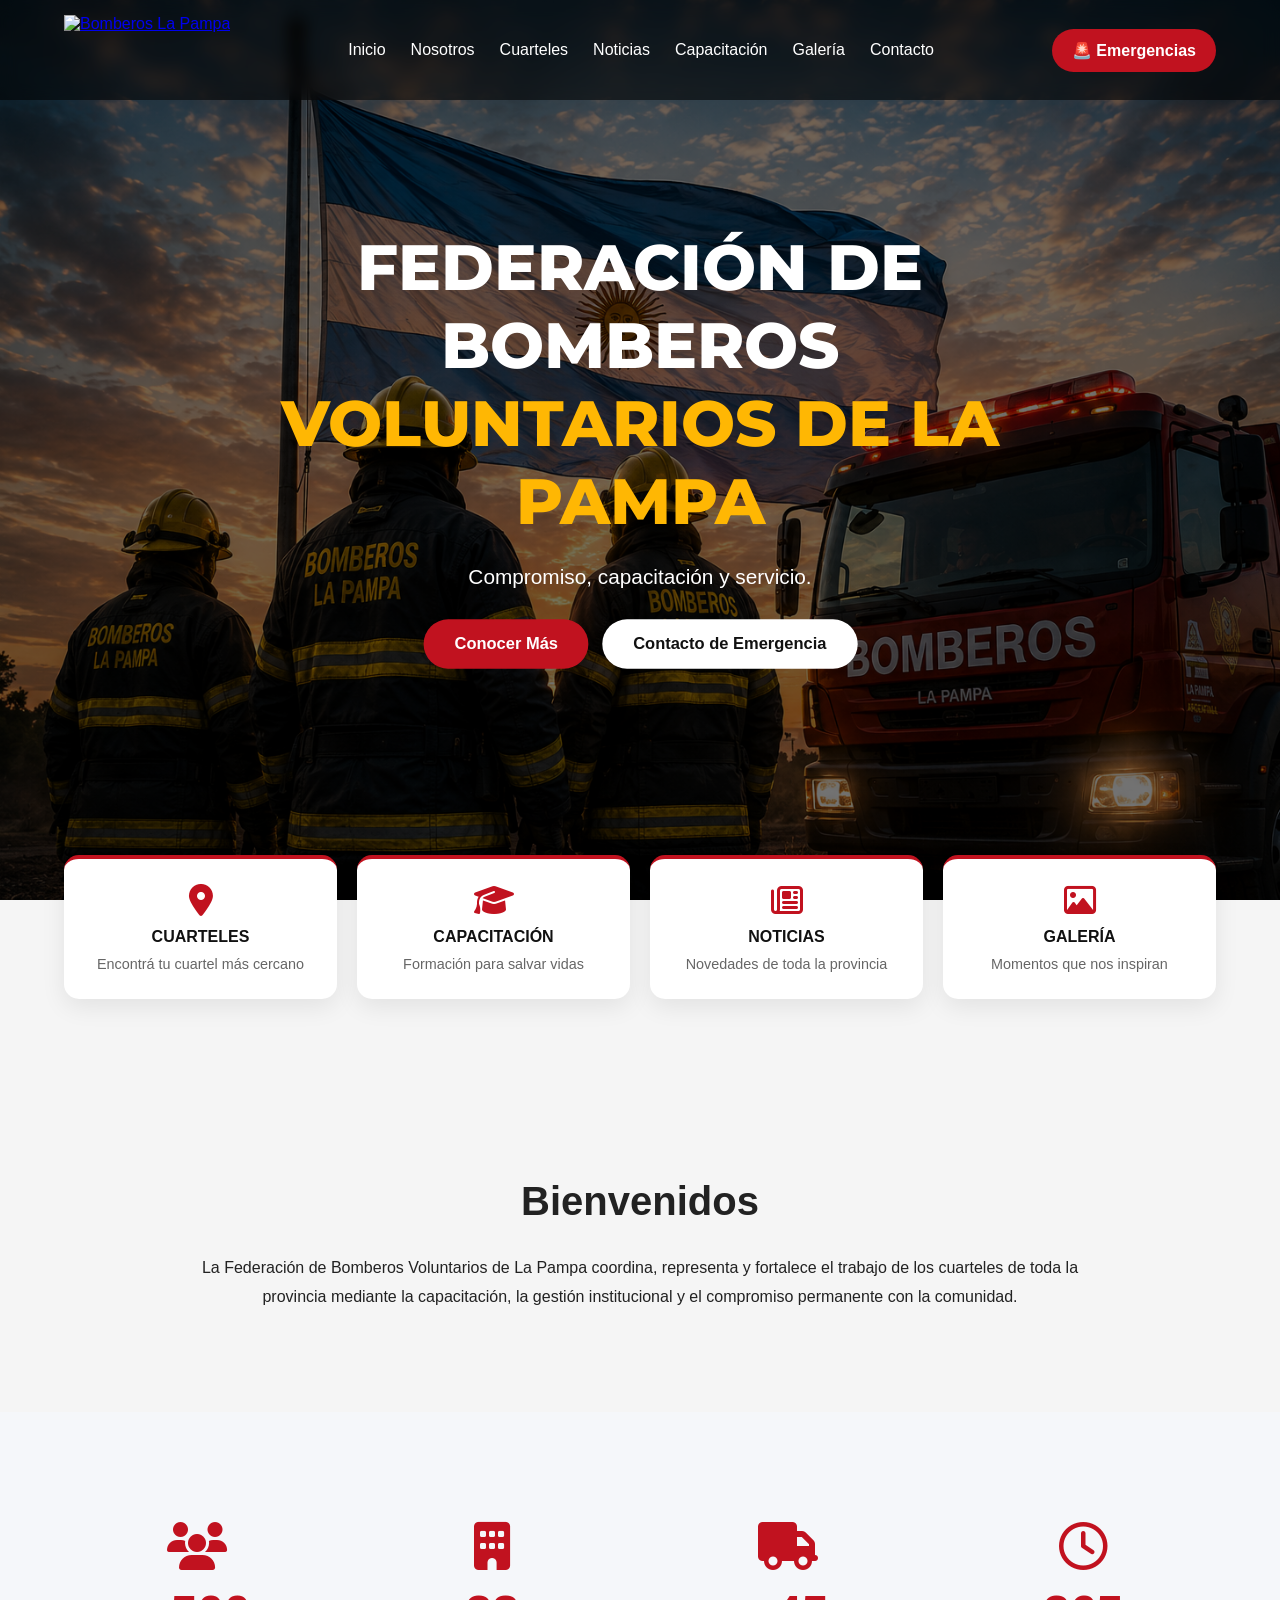
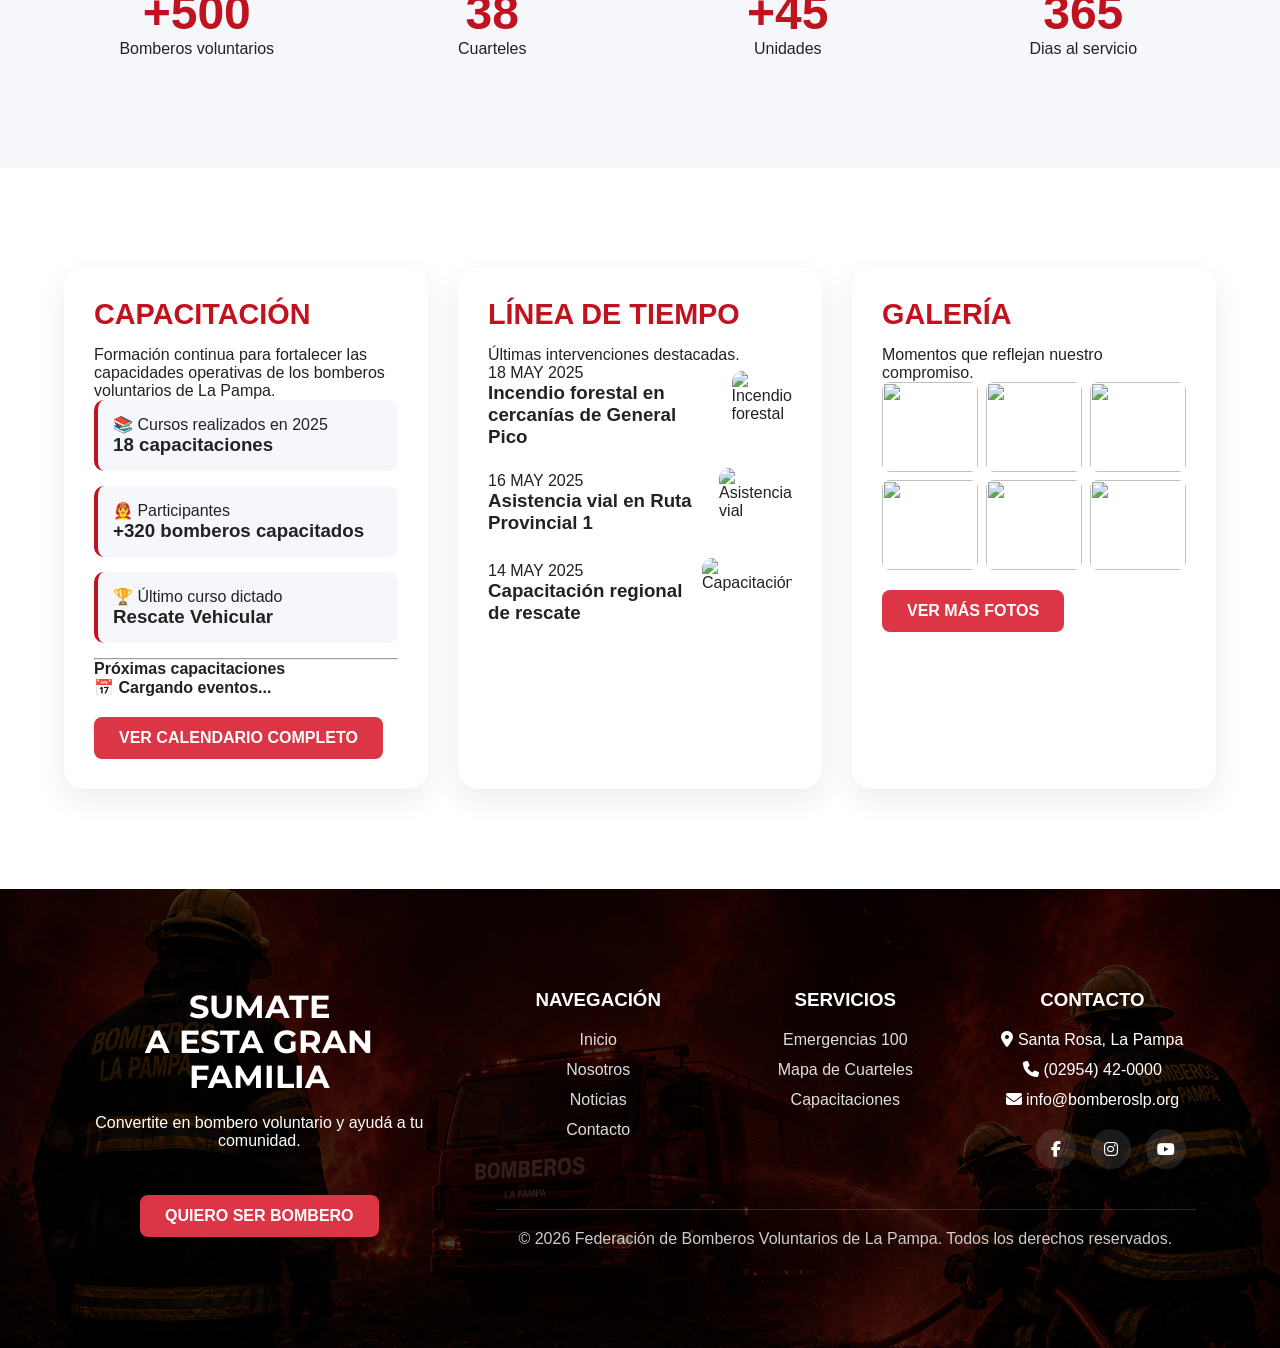
==== commit 3f841e25: "Update index.html" ====
--- a/index.html
+++ b/index.html
@@ -13,7 +13,7 @@
 
         <link href="https://fonts.googleapis.com/css2?family=Montserrat:wght@400;600;700;800&family=Poppins:wght@300;400;500;600&display=swap" rel="stylesheet">
 
-        <link href="https://cdn.jsdelivr.net/npm/bootstrap@5.3.7/dist/css/bootstrap.min.css" rel="stylesheet">
+       <!-- <link href="https://cdn.jsdelivr.net/npm/bootstrap@5.3.7/dist/css/bootstrap.min.css" rel="stylesheet"> -->
         <link rel="stylesheet" href="https://cdnjs.cloudflare.com/ajax/libs/font-awesome/6.7.2/css/all.min.css">
     </head>
     <body>
--- a/css/pages/capacitacion-home.css
+++ b/css/pages/capacitacion-home.css
@@ -5,7 +5,7 @@
     display: flex;
     align-items: center;
     justify-content: center;
-    background: url('./img/portada.png') center/cover no-repeat;
+    background: url('../../img/portada.png') center/cover no-repeat;
     color: #fff;
 }
 
@@ -161,4 +161,4 @@
     .calendario-container iframe {
         height: 400px;
     }
-}+}
